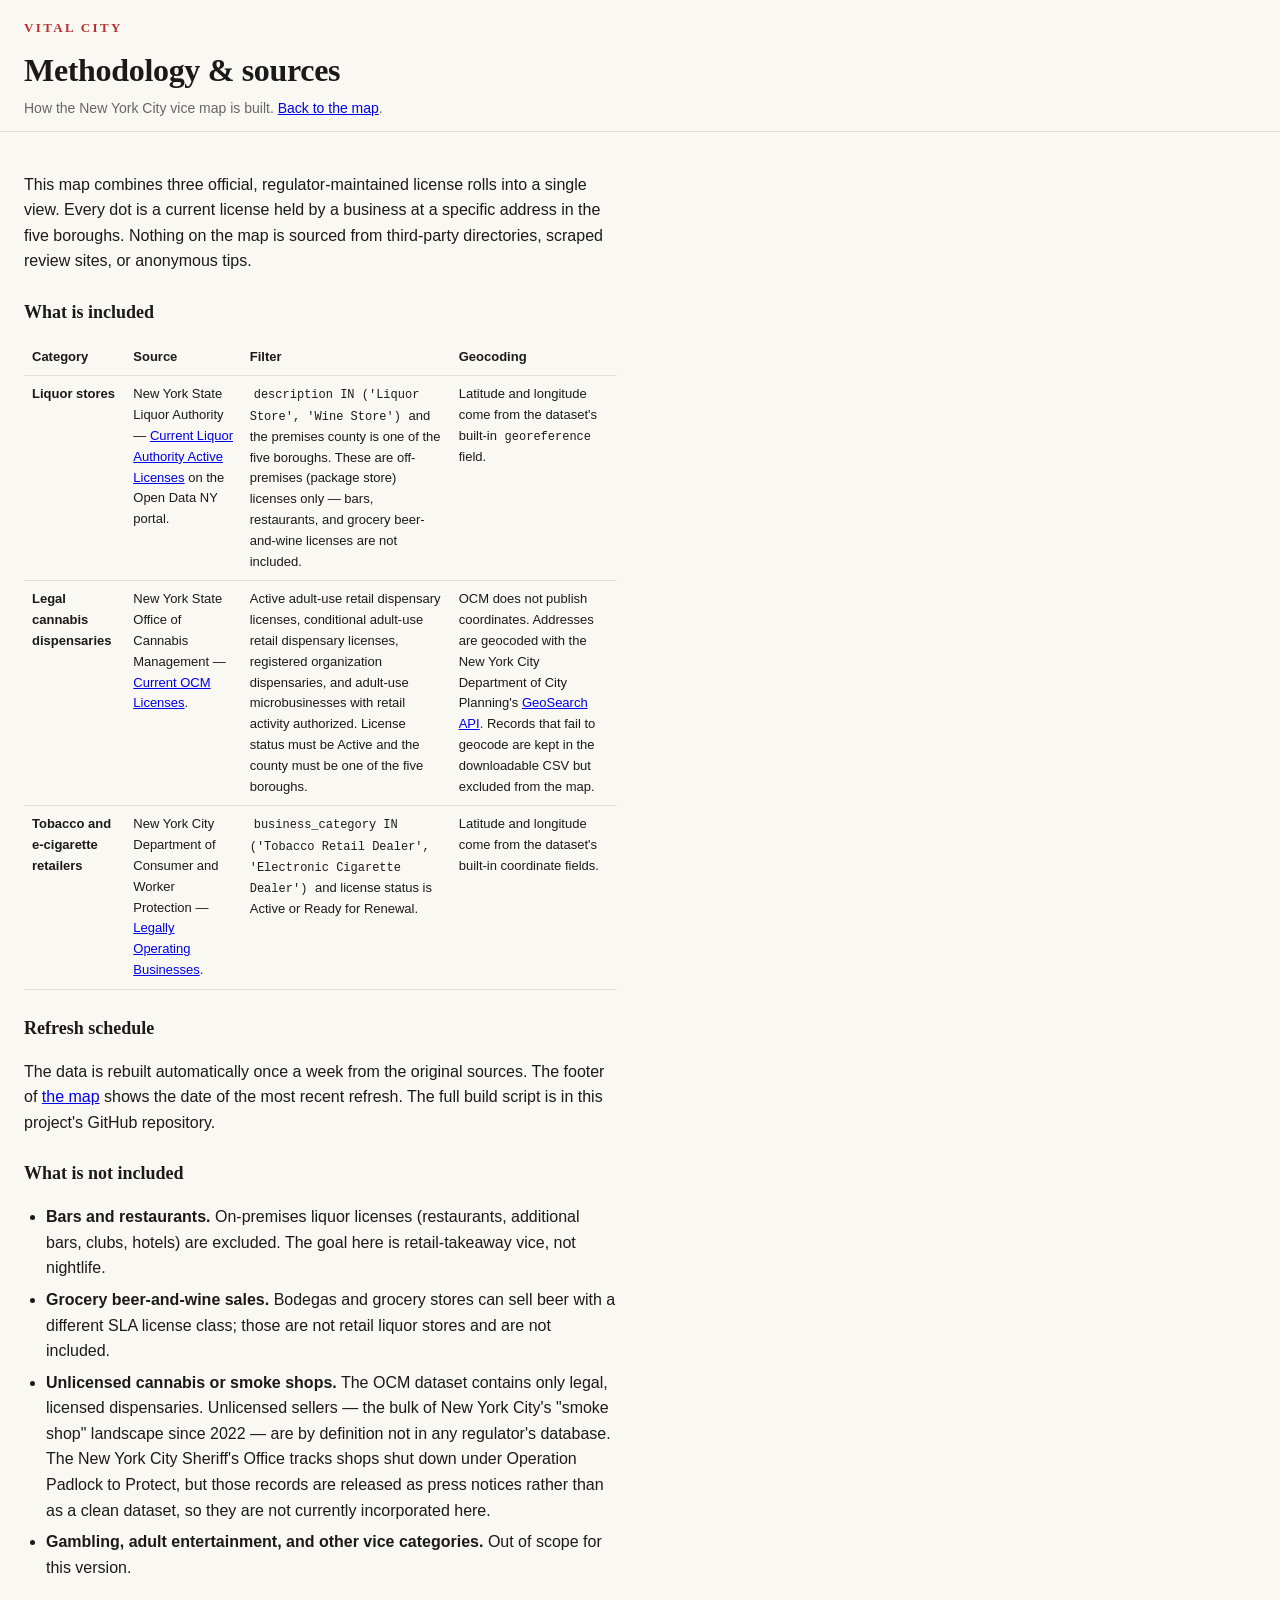
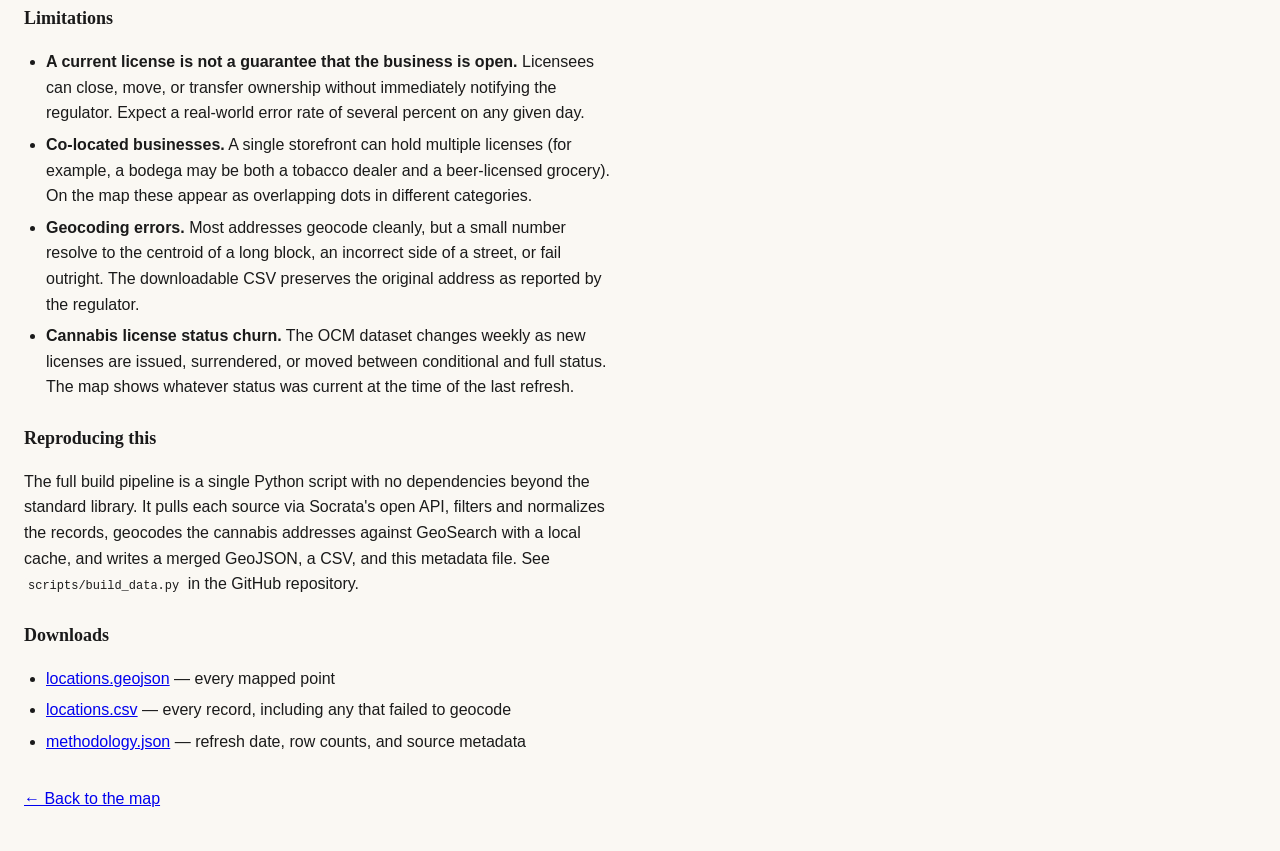
==== docs/methodology.html @ f530028a "Initial commit: NYC vice map (liquor, cannabis, tobacco)" ====
<!DOCTYPE html>
<html lang="en">
<head>
<meta charset="UTF-8">
<meta name="viewport" content="width=device-width, initial-scale=1.0">
<title>Methodology — New York City vice map</title>
<link rel="stylesheet" href="assets/styles.css">
</head>
<body>

<header class="topbar">
  <div class="wordmark">VITAL CITY</div>
  <div class="title-block">
    <h1>Methodology &amp; sources</h1>
    <p class="dek">How the New York City vice map is built. <a href="index.html">Back to the map</a>.</p>
  </div>
</header>

<article class="prose">

<p>This map combines three official, regulator-maintained license rolls into a single view. Every dot is a current license held by a business at a specific address in the five boroughs. Nothing on the map is sourced from third-party directories, scraped review sites, or anonymous tips.</p>

<h2>What is included</h2>

<table>
  <thead>
    <tr><th>Category</th><th>Source</th><th>Filter</th><th>Geocoding</th></tr>
  </thead>
  <tbody>
    <tr>
      <td><strong>Liquor stores</strong></td>
      <td>New York State Liquor Authority — <a href="https://data.ny.gov/d/9s3h-dpkz" target="_blank" rel="noopener">Current Liquor Authority Active Licenses</a> on the Open Data NY portal.</td>
      <td><code>description IN ('Liquor Store', 'Wine Store')</code> and the premises county is one of the five boroughs. These are off-premises (package store) licenses only — bars, restaurants, and grocery beer-and-wine licenses are not included.</td>
      <td>Latitude and longitude come from the dataset's built-in <code>georeference</code> field.</td>
    </tr>
    <tr>
      <td><strong>Legal cannabis dispensaries</strong></td>
      <td>New York State Office of Cannabis Management — <a href="https://data.ny.gov/d/jskf-tt3q" target="_blank" rel="noopener">Current OCM Licenses</a>.</td>
      <td>Active adult-use retail dispensary licenses, conditional adult-use retail dispensary licenses, registered organization dispensaries, and adult-use microbusinesses with retail activity authorized. License status must be Active and the county must be one of the five boroughs.</td>
      <td>OCM does not publish coordinates. Addresses are geocoded with the New York City Department of City Planning's <a href="https://geosearch.planninglabs.nyc/" target="_blank" rel="noopener">GeoSearch API</a>. Records that fail to geocode are kept in the downloadable CSV but excluded from the map.</td>
    </tr>
    <tr>
      <td><strong>Tobacco and e-cigarette retailers</strong></td>
      <td>New York City Department of Consumer and Worker Protection — <a href="https://data.cityofnewyork.us/d/w7w3-xahh" target="_blank" rel="noopener">Legally Operating Businesses</a>.</td>
      <td><code>business_category IN ('Tobacco Retail Dealer', 'Electronic Cigarette Dealer')</code> and license status is Active or Ready for Renewal.</td>
      <td>Latitude and longitude come from the dataset's built-in coordinate fields.</td>
    </tr>
  </tbody>
</table>

<h2>Refresh schedule</h2>
<p>The data is rebuilt automatically once a week from the original sources. The footer of <a href="index.html">the map</a> shows the date of the most recent refresh. The full build script is in this project's GitHub repository.</p>

<h2>What is not included</h2>
<ul>
  <li><strong>Bars and restaurants.</strong> On-premises liquor licenses (restaurants, additional bars, clubs, hotels) are excluded. The goal here is retail-takeaway vice, not nightlife.</li>
  <li><strong>Grocery beer-and-wine sales.</strong> Bodegas and grocery stores can sell beer with a different SLA license class; those are not retail liquor stores and are not included.</li>
  <li><strong>Unlicensed cannabis or smoke shops.</strong> The OCM dataset contains only legal, licensed dispensaries. Unlicensed sellers — the bulk of New York City's "smoke shop" landscape since 2022 — are by definition not in any regulator's database. The New York City Sheriff's Office tracks shops shut down under Operation Padlock to Protect, but those records are released as press notices rather than as a clean dataset, so they are not currently incorporated here.</li>
  <li><strong>Gambling, adult entertainment, and other vice categories.</strong> Out of scope for this version.</li>
</ul>

<h2>Limitations</h2>
<ul>
  <li><strong>A current license is not a guarantee that the business is open.</strong> Licensees can close, move, or transfer ownership without immediately notifying the regulator. Expect a real-world error rate of several percent on any given day.</li>
  <li><strong>Co-located businesses.</strong> A single storefront can hold multiple licenses (for example, a bodega may be both a tobacco dealer and a beer-licensed grocery). On the map these appear as overlapping dots in different categories.</li>
  <li><strong>Geocoding errors.</strong> Most addresses geocode cleanly, but a small number resolve to the centroid of a long block, an incorrect side of a street, or fail outright. The downloadable CSV preserves the original address as reported by the regulator.</li>
  <li><strong>Cannabis license status churn.</strong> The OCM dataset changes weekly as new licenses are issued, surrendered, or moved between conditional and full status. The map shows whatever status was current at the time of the last refresh.</li>
</ul>

<h2>Reproducing this</h2>
<p>The full build pipeline is a single Python script with no dependencies beyond the standard library. It pulls each source via Socrata's open API, filters and normalizes the records, geocodes the cannabis addresses against GeoSearch with a local cache, and writes a merged GeoJSON, a CSV, and this metadata file. See <code>scripts/build_data.py</code> in the GitHub repository.</p>

<h2>Downloads</h2>
<ul>
  <li><a href="data/locations.geojson">locations.geojson</a> — every mapped point</li>
  <li><a href="data/locations.csv">locations.csv</a> — every record, including any that failed to geocode</li>
  <li><a href="data/methodology.json">methodology.json</a> — refresh date, row counts, and source metadata</li>
</ul>

<p style="margin-top:32px;"><a href="index.html">← Back to the map</a></p>

</article>
</body>
</html>
---- docs/assets/styles.css ----
/* Vital City tokens */
:root {
  --vc-bg: #faf8f3;
  --vc-ink: #1a1a1a;
  --vc-muted: #666;
  --vc-rule: #e5e0d6;
  --vc-accent: #b8312f;
  --liquor: #b8312f;
  --cannabis: #2e7d4f;
  --tobacco: #c97a1f;
  --serif: 'Georgia', 'Times New Roman', serif;
  --sans: -apple-system, BlinkMacSystemFont, 'Inter', 'Segoe UI', Helvetica, Arial, sans-serif;
}

* { box-sizing: border-box; }
html, body { margin: 0; padding: 0; }
body {
  font-family: var(--sans);
  color: var(--vc-ink);
  background: var(--vc-bg);
  line-height: 1.5;
  -webkit-font-smoothing: antialiased;
}

.topbar {
  padding: 18px 24px 12px;
  border-bottom: 1px solid var(--vc-rule);
  background: var(--vc-bg);
}
.wordmark {
  font-family: var(--serif);
  font-weight: 700;
  letter-spacing: 0.18em;
  font-size: 13px;
  color: var(--vc-accent);
  margin-bottom: 8px;
}
.title-block h1 {
  font-family: var(--serif);
  font-size: clamp(22px, 3.2vw, 32px);
  margin: 0 0 4px;
  font-weight: 700;
  letter-spacing: -0.01em;
}
.title-block .dek {
  margin: 0;
  color: var(--vc-muted);
  font-size: 14px;
  max-width: 70ch;
}
.methodology-link {
  position: absolute;
  top: 22px;
  right: 24px;
  font-size: 12px;
  color: var(--vc-muted);
  text-decoration: none;
  border-bottom: 1px solid var(--vc-muted);
}
.methodology-link:hover { color: var(--vc-ink); border-bottom-color: var(--vc-ink); }

#controls {
  padding: 12px 24px;
  background: #fff;
  border-bottom: 1px solid var(--vc-rule);
  display: flex;
  flex-direction: column;
  gap: 10px;
}
.control-row {
  display: flex;
  flex-wrap: wrap;
  gap: 14px;
  align-items: center;
}
.cat-toggle {
  display: inline-flex;
  align-items: center;
  gap: 8px;
  font-size: 14px;
  cursor: pointer;
  user-select: none;
}
.cat-toggle input {
  accent-color: var(--vc-ink);
  width: 16px; height: 16px;
}
.cat-toggle .dot {
  display: inline-block;
  width: 11px; height: 11px;
  border-radius: 50%;
  border: 1.5px solid #fff;
  box-shadow: 0 0 0 1px rgba(0,0,0,0.15);
}
.cat-liquor   .dot { background: var(--liquor);   }
.cat-cannabis .dot { background: var(--cannabis); }
.cat-tobacco  .dot { background: var(--tobacco);  }
.cat-toggle .count {
  color: var(--vc-muted);
  font-size: 12px;
  font-variant-numeric: tabular-nums;
}

#borough-filter, #search {
  font: inherit;
  font-size: 14px;
  padding: 6px 10px;
  border: 1px solid var(--vc-rule);
  border-radius: 4px;
  background: #fff;
}
#search { flex: 1; min-width: 180px; max-width: 360px; }
#reset-btn {
  font: inherit;
  font-size: 13px;
  padding: 6px 12px;
  border: 1px solid var(--vc-rule);
  background: #fff;
  border-radius: 4px;
  cursor: pointer;
}
#reset-btn:hover { background: var(--vc-bg); }
.visible-count {
  font-size: 12px;
  color: var(--vc-muted);
  margin-left: auto;
  font-variant-numeric: tabular-nums;
}

#map {
  width: 100%;
  height: 60vh;
  min-height: 420px;
}

#table-section {
  padding: 24px;
  background: #fff;
  border-top: 1px solid var(--vc-rule);
}
#table-section h2 {
  font-family: var(--serif);
  font-size: 20px;
  margin: 0 0 12px;
}
#table { font-size: 13px; }

.site-footer {
  padding: 20px 24px 40px;
  border-top: 1px solid var(--vc-rule);
  font-size: 12px;
  color: var(--vc-muted);
  background: var(--vc-bg);
}
.site-footer p { margin: 0 0 6px; max-width: 80ch; }
.site-footer a { color: var(--vc-muted); }
.site-footer .meta { font-size: 11px; }

/* Popup styling */
.leaflet-popup-content {
  font-family: var(--sans);
  font-size: 13px;
  line-height: 1.5;
  margin: 10px 14px;
}
.leaflet-popup-content .pop-name {
  font-weight: 700;
  font-size: 14px;
  margin-bottom: 2px;
}
.leaflet-popup-content .pop-cat {
  display: inline-block;
  font-size: 10px;
  text-transform: uppercase;
  letter-spacing: 0.06em;
  padding: 1px 6px;
  border-radius: 3px;
  color: #fff;
  margin-bottom: 6px;
}
.pop-cat.liquor   { background: var(--liquor);   }
.pop-cat.cannabis { background: var(--cannabis); }
.pop-cat.tobacco  { background: var(--tobacco);  }
.leaflet-popup-content .pop-addr { color: var(--vc-muted); margin-bottom: 4px; }
.leaflet-popup-content .pop-meta { font-size: 11px; color: var(--vc-muted); }
.leaflet-popup-content a { color: var(--vc-accent); }

/* Tabulator overrides */
.tabulator { background: #fff; border: 1px solid var(--vc-rule); border-radius: 4px; }
.tabulator .tabulator-header { background: var(--vc-bg); }
.tabulator-row .tabulator-cell { padding: 8px 10px; }
.tabulator .cat-pill {
  display: inline-block;
  font-size: 10px;
  text-transform: uppercase;
  letter-spacing: 0.05em;
  padding: 1px 6px;
  border-radius: 3px;
  color: #fff;
}
.cat-pill.liquor   { background: var(--liquor);   }
.cat-pill.cannabis { background: var(--cannabis); }
.cat-pill.tobacco  { background: var(--tobacco);  }

@media (max-width: 700px) {
  .topbar { padding: 14px 16px 10px; }
  .methodology-link { top: 16px; right: 16px; }
  #controls { padding: 10px 16px; }
  #map { height: 55vh; min-height: 360px; }
  #table-section { padding: 16px; }
}

/* Methodology page */
.prose {
  max-width: 72ch;
  padding: 24px;
  line-height: 1.6;
}
.prose h1, .prose h2 {
  font-family: var(--serif);
}
.prose h1 { font-size: 28px; margin: 0 0 6px; }
.prose h2 { font-size: 18px; margin: 24px 0 8px; }
.prose table {
  width: 100%; border-collapse: collapse; font-size: 13px; margin: 12px 0;
}
.prose th, .prose td {
  text-align: left; padding: 8px; border-bottom: 1px solid var(--vc-rule);
  vertical-align: top;
}
.prose th { background: var(--vc-bg); }
.prose code {
  font-size: 12px; background: var(--vc-bg);
  padding: 1px 4px; border-radius: 3px;
}
.prose ul { padding-left: 22px; }
.prose li { margin-bottom: 6px; }
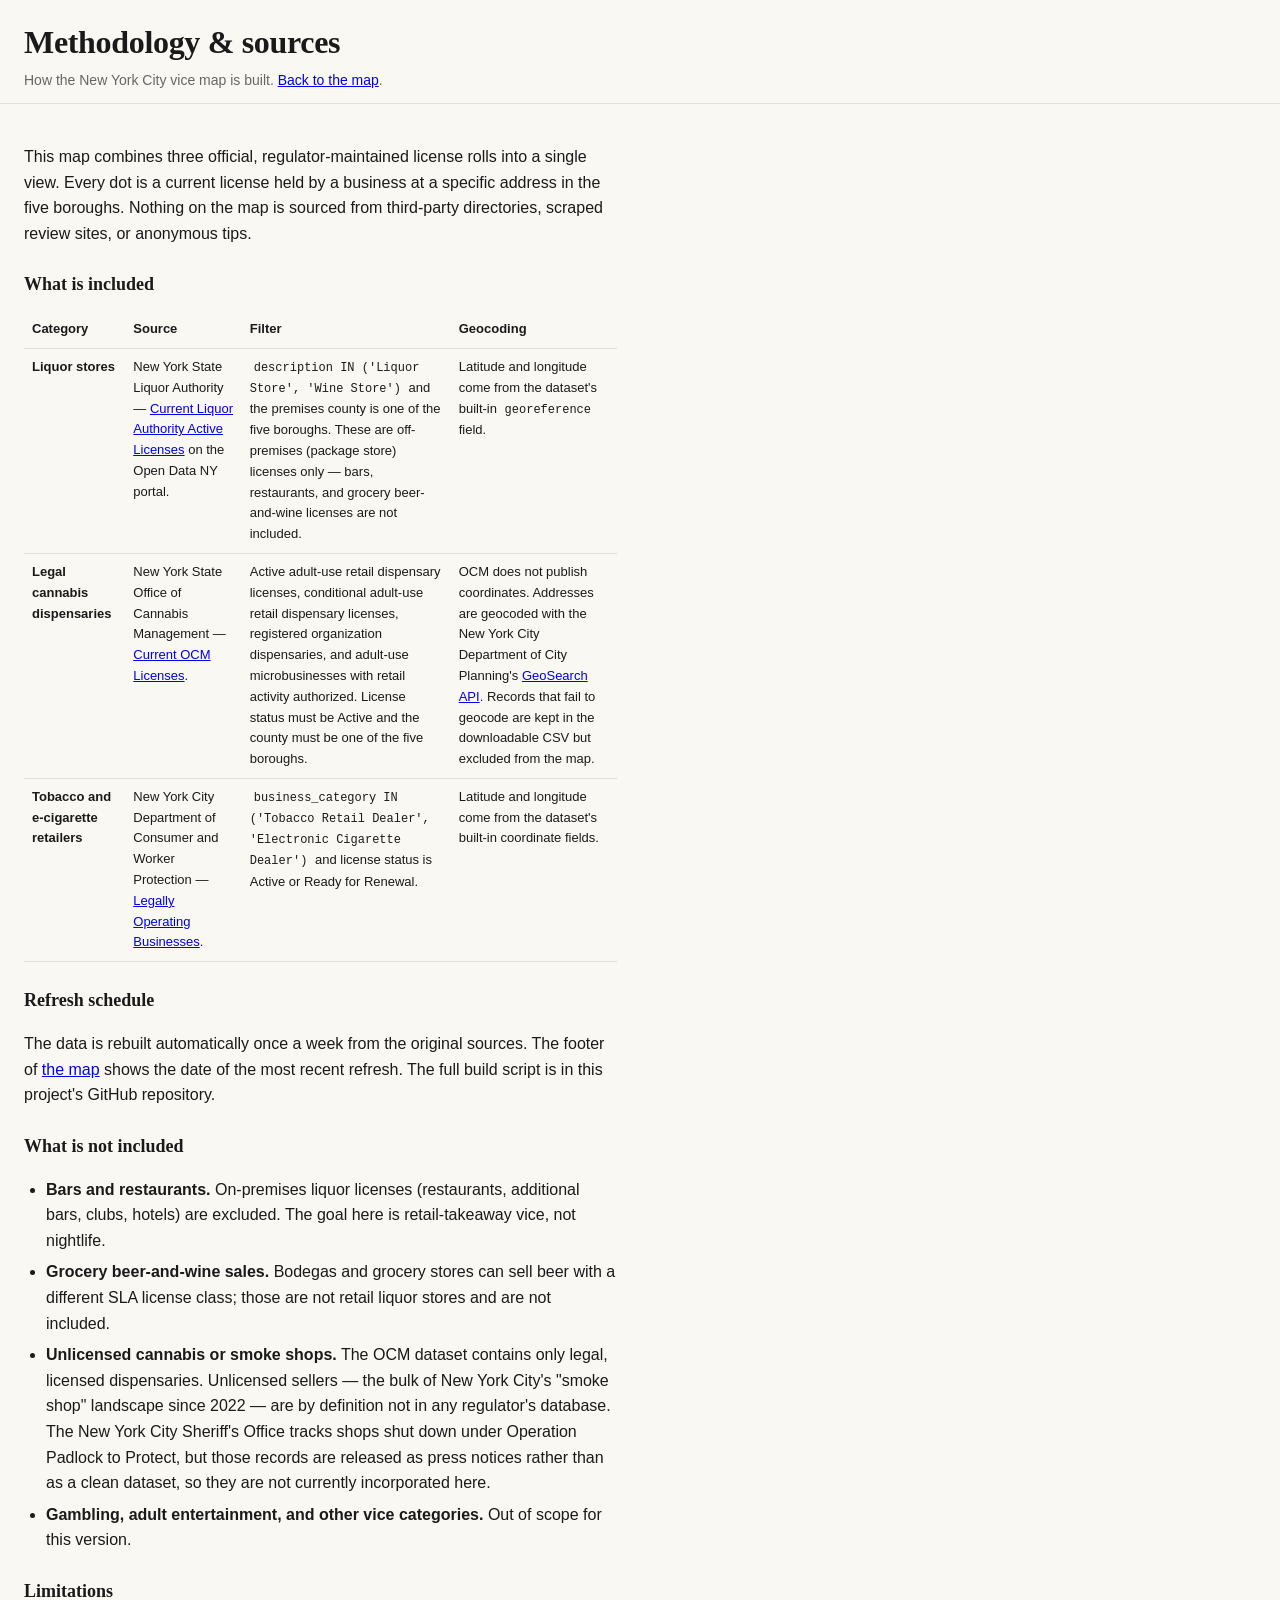
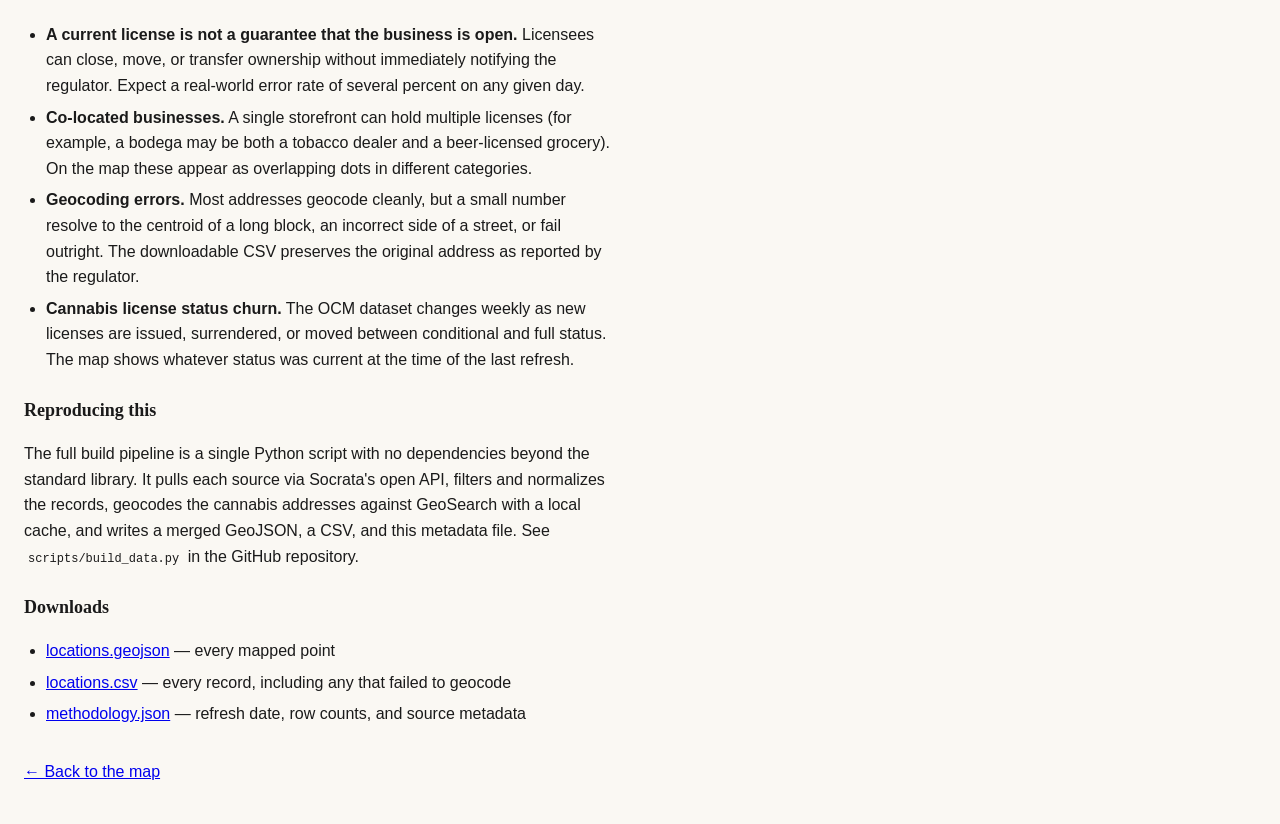
==== commit ca85aa5c: "Remove Vital City wordmark from header" ====
--- a/docs/methodology.html
+++ b/docs/methodology.html
@@ -9,7 +9,6 @@
 <body>
 
 <header class="topbar">
-  <div class="wordmark">VITAL CITY</div>
   <div class="title-block">
     <h1>Methodology &amp; sources</h1>
     <p class="dek">How the New York City vice map is built. <a href="index.html">Back to the map</a>.</p>
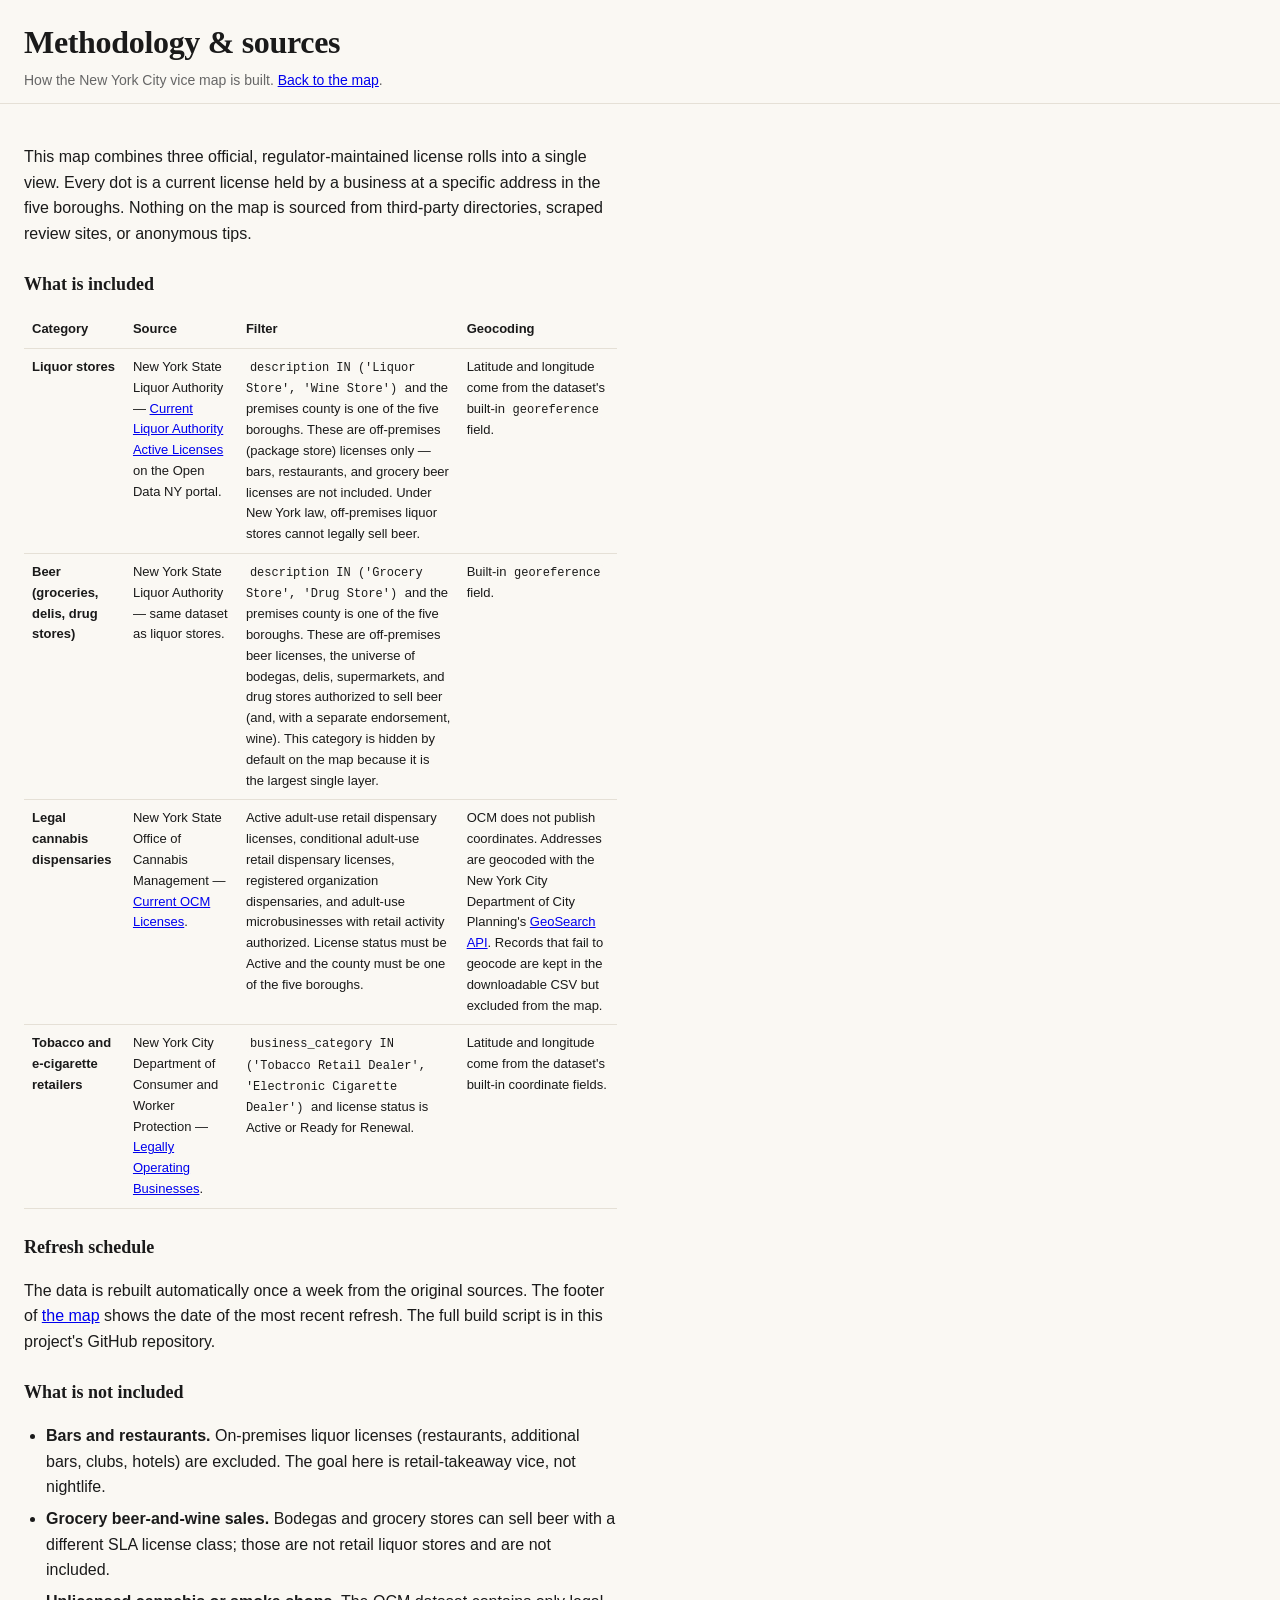
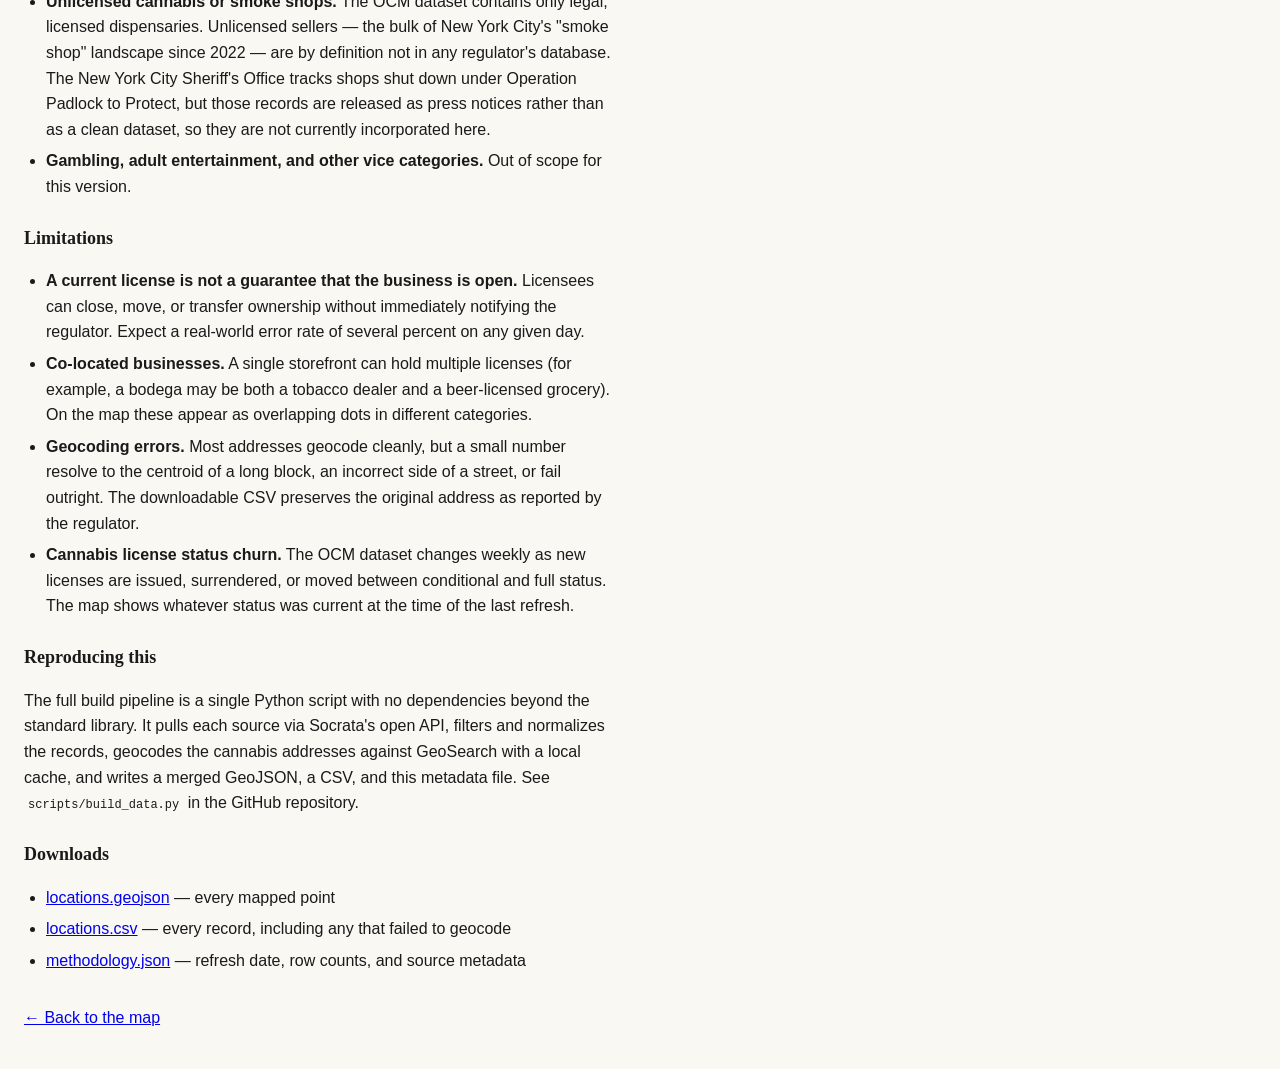
==== commit d00831c4: "Add beer sellers (groceries, delis, drug stores) as fourth category, off by default" ====
--- a/docs/methodology.html
+++ b/docs/methodology.html
@@ -29,8 +29,14 @@
     <tr>
       <td><strong>Liquor stores</strong></td>
       <td>New York State Liquor Authority — <a href="https://data.ny.gov/d/9s3h-dpkz" target="_blank" rel="noopener">Current Liquor Authority Active Licenses</a> on the Open Data NY portal.</td>
-      <td><code>description IN ('Liquor Store', 'Wine Store')</code> and the premises county is one of the five boroughs. These are off-premises (package store) licenses only — bars, restaurants, and grocery beer-and-wine licenses are not included.</td>
+      <td><code>description IN ('Liquor Store', 'Wine Store')</code> and the premises county is one of the five boroughs. These are off-premises (package store) licenses only — bars, restaurants, and grocery beer licenses are not included. Under New York law, off-premises liquor stores cannot legally sell beer.</td>
       <td>Latitude and longitude come from the dataset's built-in <code>georeference</code> field.</td>
+    </tr>
+    <tr>
+      <td><strong>Beer (groceries, delis, drug stores)</strong></td>
+      <td>New York State Liquor Authority — same dataset as liquor stores.</td>
+      <td><code>description IN ('Grocery Store', 'Drug Store')</code> and the premises county is one of the five boroughs. These are off-premises beer licenses, the universe of bodegas, delis, supermarkets, and drug stores authorized to sell beer (and, with a separate endorsement, wine). This category is hidden by default on the map because it is the largest single layer.</td>
+      <td>Built-in <code>georeference</code> field.</td>
     </tr>
     <tr>
       <td><strong>Legal cannabis dispensaries</strong></td>
--- a/docs/assets/styles.css
+++ b/docs/assets/styles.css
@@ -8,6 +8,7 @@
   --liquor: #b8312f;
   --cannabis: #2e7d4f;
   --tobacco: #c97a1f;
+  --beer: #b8860b;
   --serif: 'Georgia', 'Times New Roman', serif;
   --sans: -apple-system, BlinkMacSystemFont, 'Inter', 'Segoe UI', Helvetica, Arial, sans-serif;
 }
@@ -95,10 +96,34 @@
 .cat-liquor   .dot { background: var(--liquor);   }
 .cat-cannabis .dot { background: var(--cannabis); }
 .cat-tobacco  .dot { background: var(--tobacco);  }
+.cat-beer     .dot { background: var(--beer);     }
 .cat-toggle .count {
   color: var(--vc-muted);
   font-size: 12px;
   font-variant-numeric: tabular-nums;
+}
+
+.view-toggle {
+  display: inline-flex;
+  border: 1px solid var(--vc-rule);
+  border-radius: 4px;
+  overflow: hidden;
+  background: #fff;
+}
+.view-btn {
+  font: inherit;
+  font-size: 13px;
+  padding: 6px 12px;
+  border: none;
+  background: #fff;
+  cursor: pointer;
+  color: var(--vc-muted);
+  border-right: 1px solid var(--vc-rule);
+}
+.view-btn:last-child { border-right: none; }
+.view-btn.active {
+  background: var(--vc-ink);
+  color: #fff;
 }
 
 #borough-filter, #search {
@@ -181,6 +206,7 @@
 .pop-cat.liquor   { background: var(--liquor);   }
 .pop-cat.cannabis { background: var(--cannabis); }
 .pop-cat.tobacco  { background: var(--tobacco);  }
+.pop-cat.beer     { background: var(--beer);     }
 .leaflet-popup-content .pop-addr { color: var(--vc-muted); margin-bottom: 4px; }
 .leaflet-popup-content .pop-meta { font-size: 11px; color: var(--vc-muted); }
 .leaflet-popup-content a { color: var(--vc-accent); }
@@ -201,6 +227,7 @@
 .cat-pill.liquor   { background: var(--liquor);   }
 .cat-pill.cannabis { background: var(--cannabis); }
 .cat-pill.tobacco  { background: var(--tobacco);  }
+.cat-pill.beer     { background: var(--beer);     }
 
 @media (max-width: 700px) {
   .topbar { padding: 14px 16px 10px; }
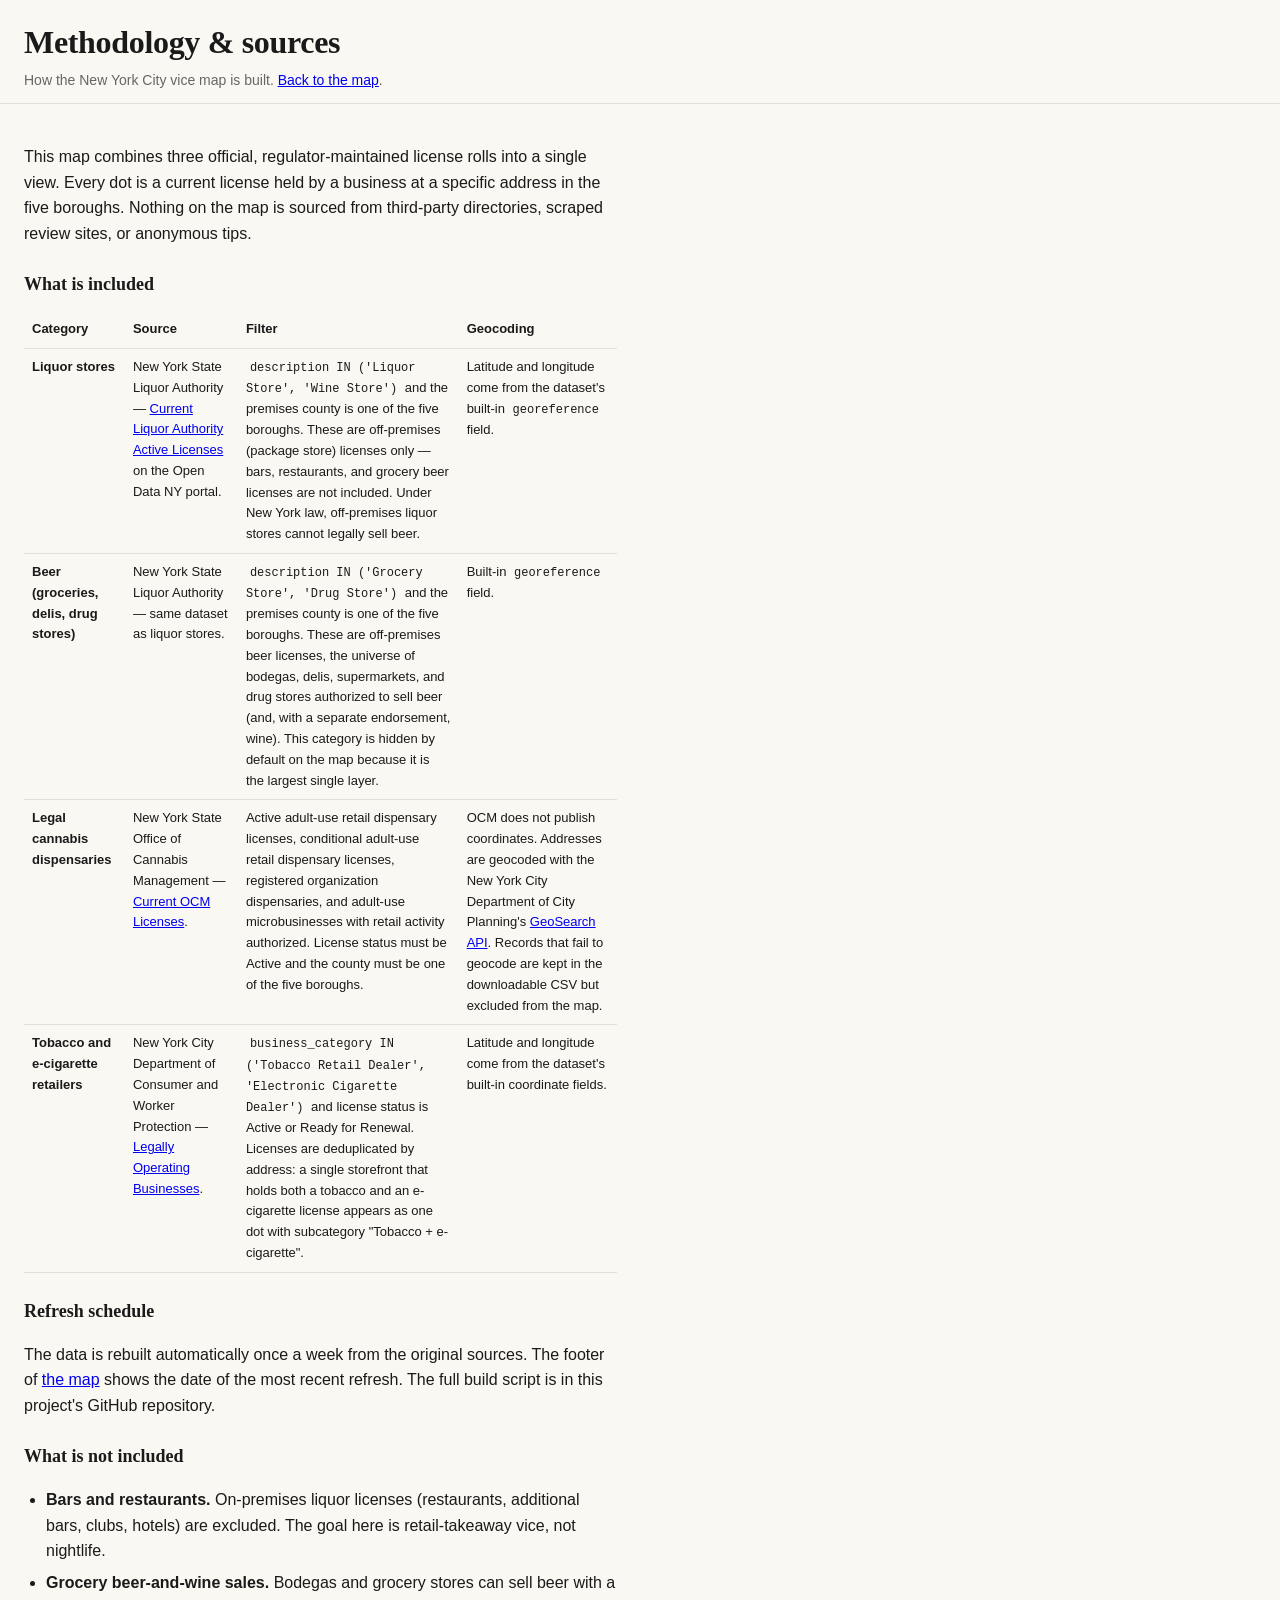
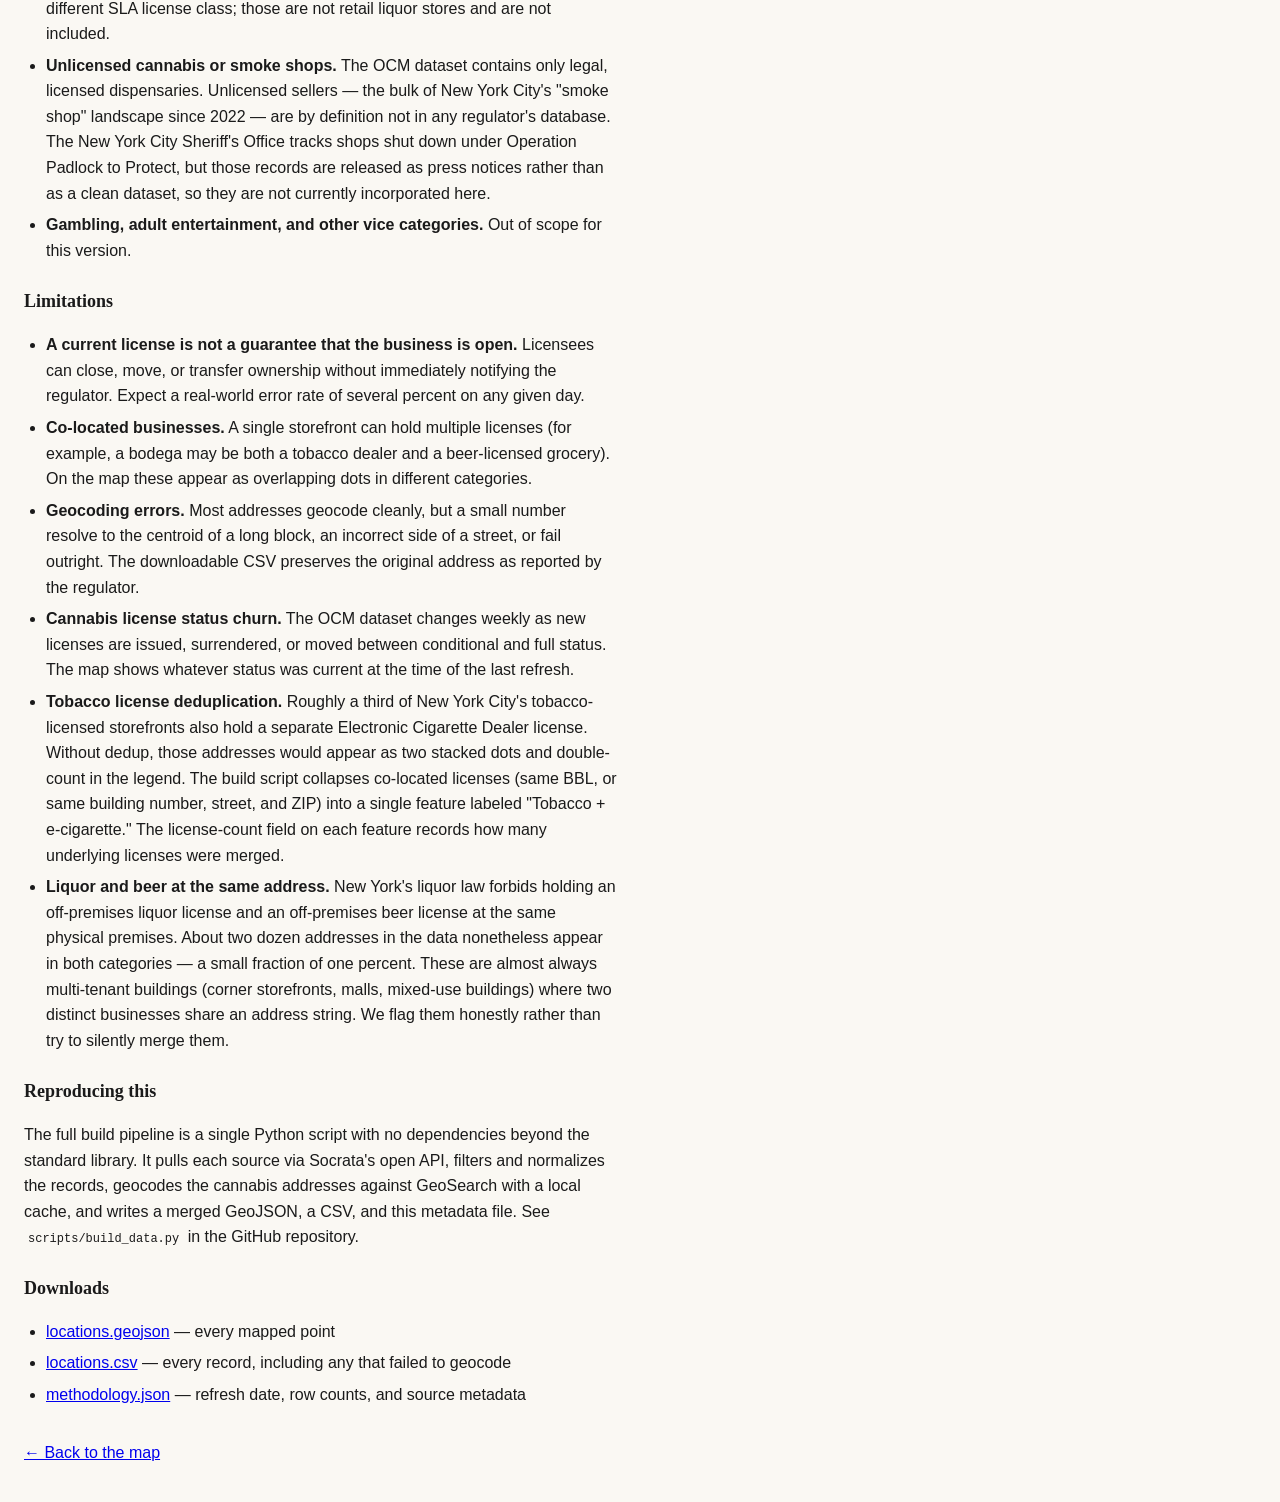
==== commit e6c82356: "Dedupe tobacco licenses by address; document caveats" ====
--- a/docs/methodology.html
+++ b/docs/methodology.html
@@ -47,7 +47,7 @@
     <tr>
       <td><strong>Tobacco and e-cigarette retailers</strong></td>
       <td>New York City Department of Consumer and Worker Protection — <a href="https://data.cityofnewyork.us/d/w7w3-xahh" target="_blank" rel="noopener">Legally Operating Businesses</a>.</td>
-      <td><code>business_category IN ('Tobacco Retail Dealer', 'Electronic Cigarette Dealer')</code> and license status is Active or Ready for Renewal.</td>
+      <td><code>business_category IN ('Tobacco Retail Dealer', 'Electronic Cigarette Dealer')</code> and license status is Active or Ready for Renewal. Licenses are deduplicated by address: a single storefront that holds both a tobacco and an e-cigarette license appears as one dot with subcategory "Tobacco + e-cigarette".</td>
       <td>Latitude and longitude come from the dataset's built-in coordinate fields.</td>
     </tr>
   </tbody>
@@ -70,6 +70,8 @@
   <li><strong>Co-located businesses.</strong> A single storefront can hold multiple licenses (for example, a bodega may be both a tobacco dealer and a beer-licensed grocery). On the map these appear as overlapping dots in different categories.</li>
   <li><strong>Geocoding errors.</strong> Most addresses geocode cleanly, but a small number resolve to the centroid of a long block, an incorrect side of a street, or fail outright. The downloadable CSV preserves the original address as reported by the regulator.</li>
   <li><strong>Cannabis license status churn.</strong> The OCM dataset changes weekly as new licenses are issued, surrendered, or moved between conditional and full status. The map shows whatever status was current at the time of the last refresh.</li>
+  <li><strong>Tobacco license deduplication.</strong> Roughly a third of New York City's tobacco-licensed storefronts also hold a separate Electronic Cigarette Dealer license. Without dedup, those addresses would appear as two stacked dots and double-count in the legend. The build script collapses co-located licenses (same BBL, or same building number, street, and ZIP) into a single feature labeled "Tobacco + e-cigarette." The license-count field on each feature records how many underlying licenses were merged.</li>
+  <li><strong>Liquor and beer at the same address.</strong> New York's liquor law forbids holding an off-premises liquor license and an off-premises beer license at the same physical premises. About two dozen addresses in the data nonetheless appear in both categories — a small fraction of one percent. These are almost always multi-tenant buildings (corner storefronts, malls, mixed-use buildings) where two distinct businesses share an address string. We flag them honestly rather than try to silently merge them.</li>
 </ul>
 
 <h2>Reproducing this</h2>
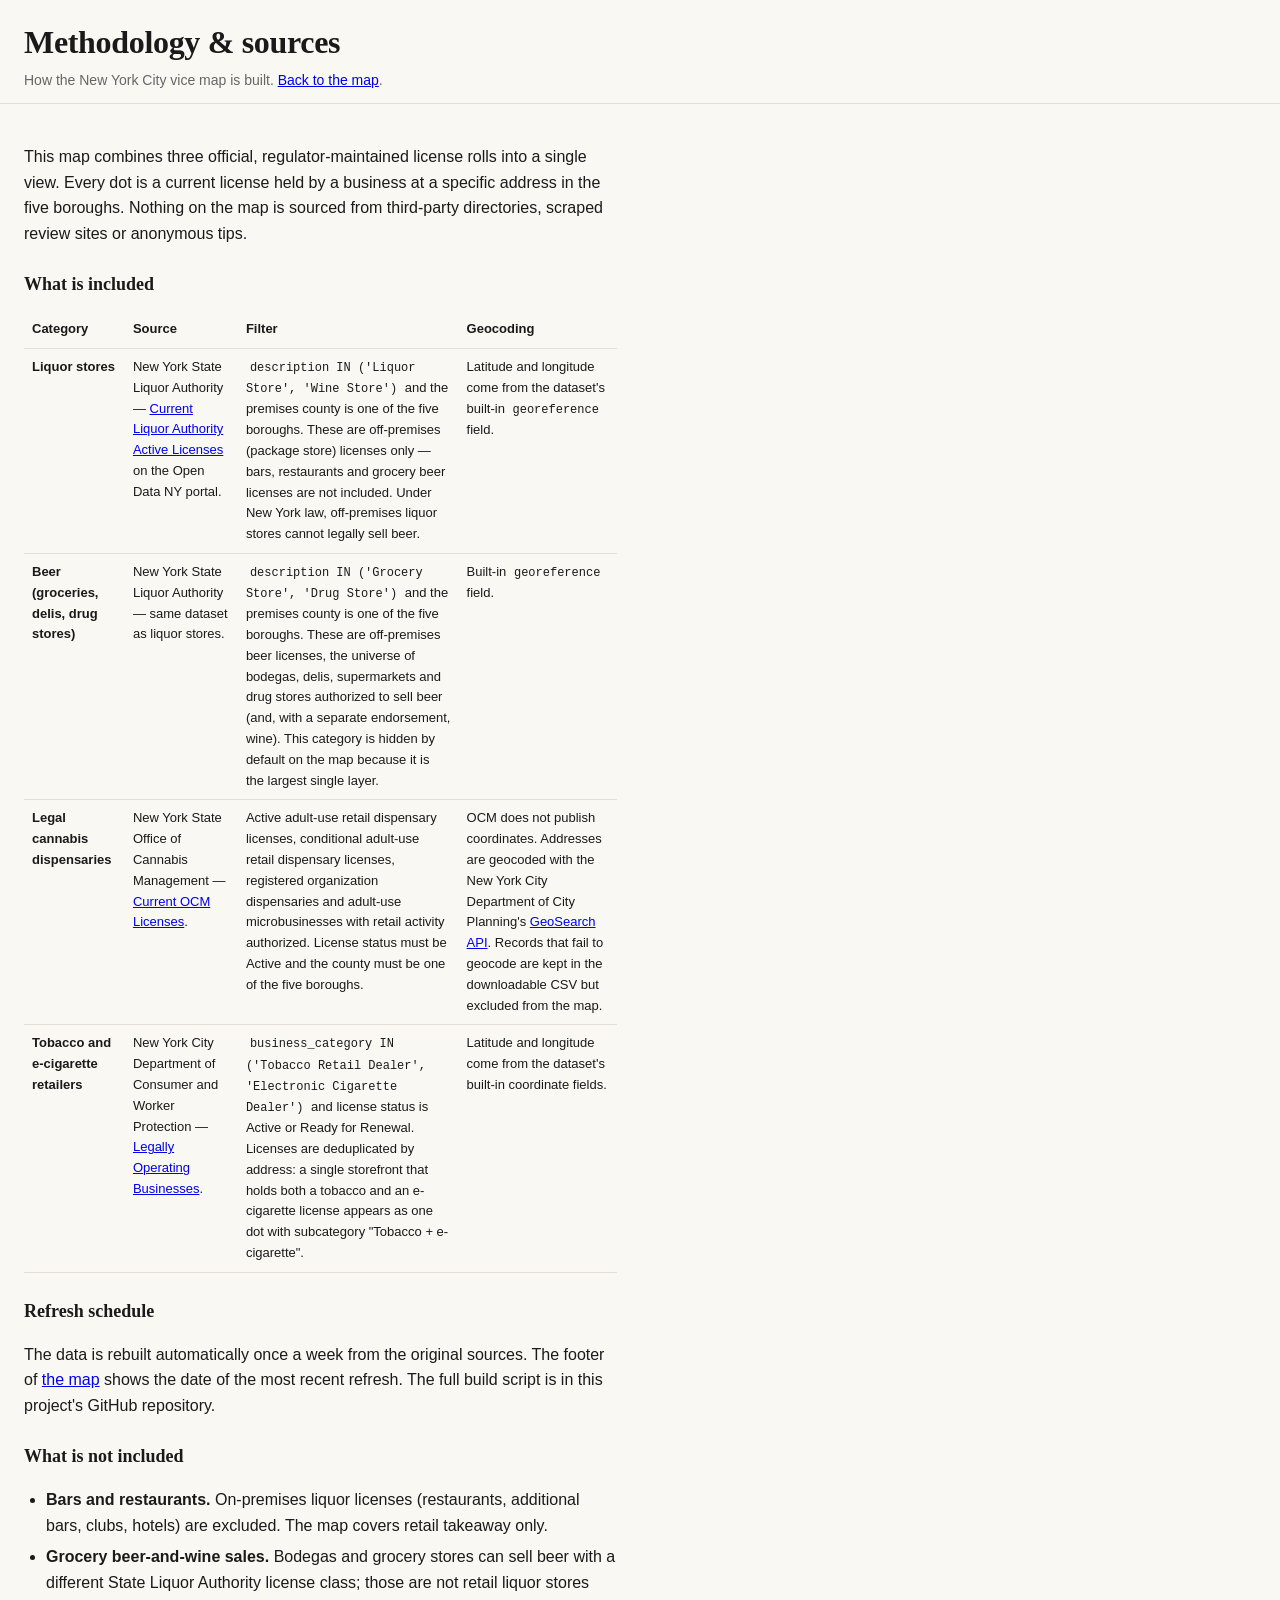
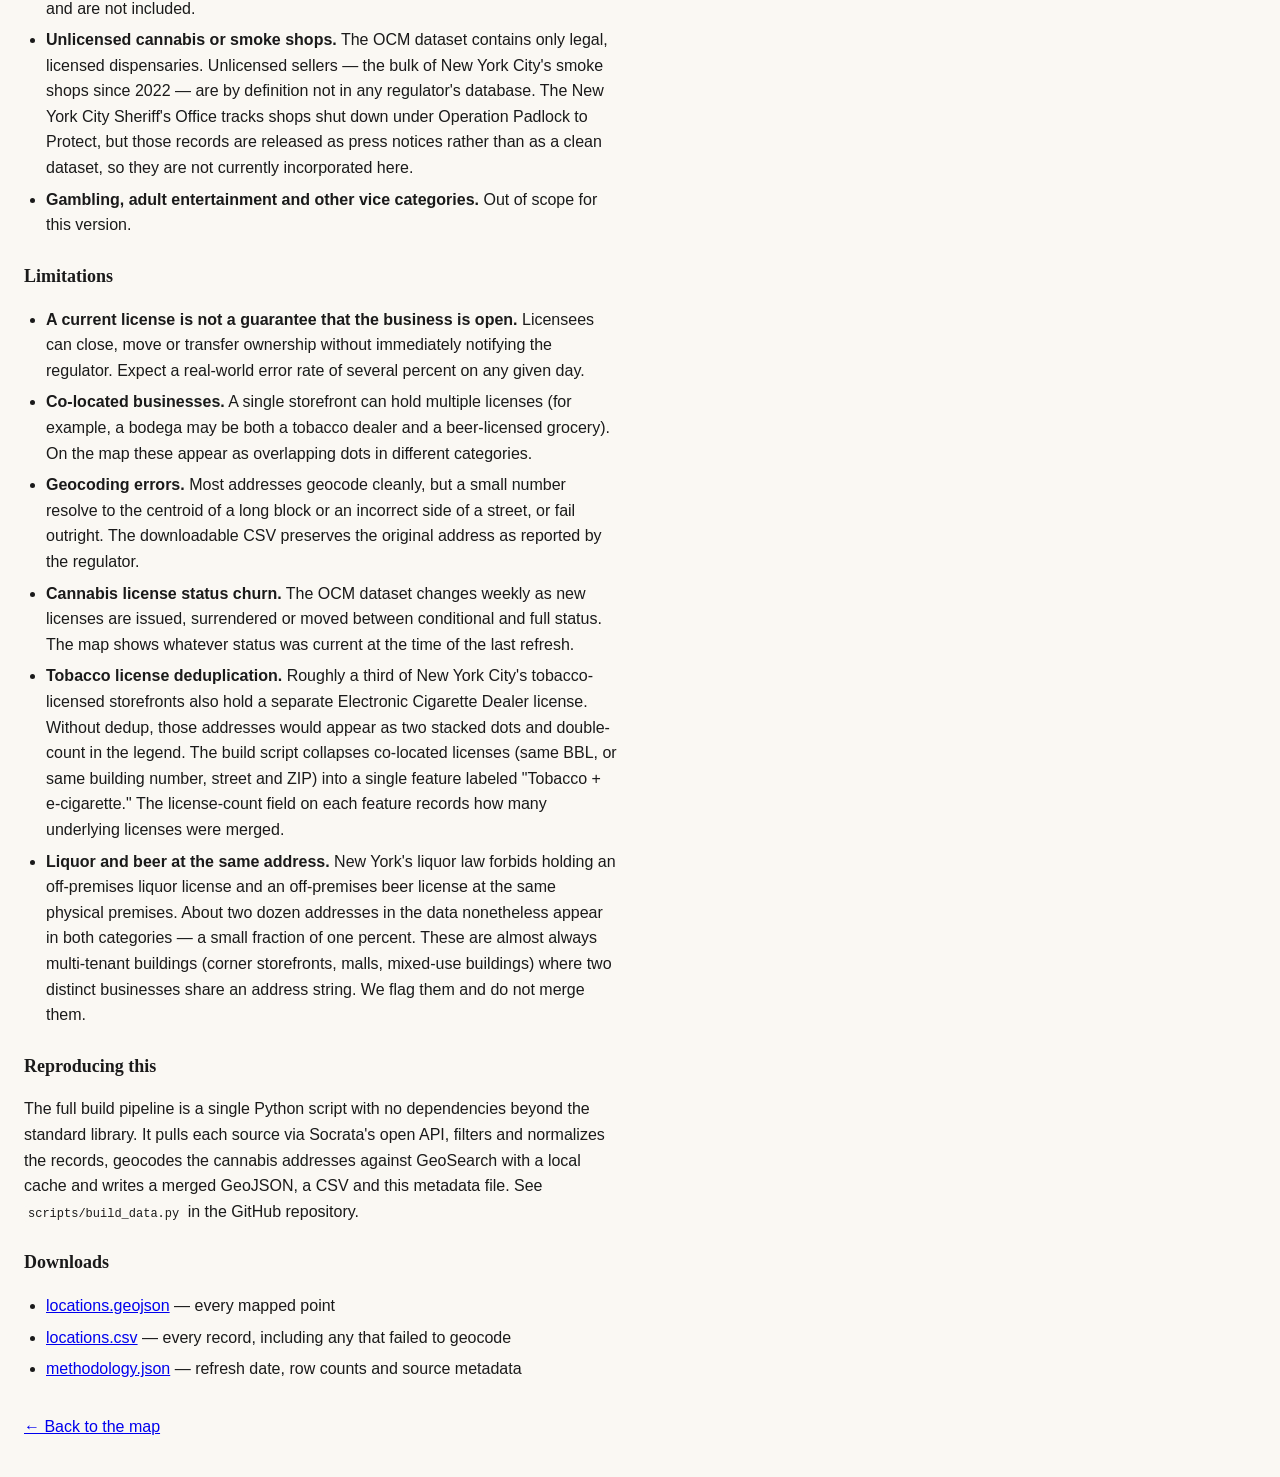
==== commit 93b99d91: "Cut AI-writing tells from page copy Rewrote sentences that read as machine-written (not-X-but-Y reve" ====
--- a/docs/methodology.html
+++ b/docs/methodology.html
@@ -17,7 +17,7 @@
 
 <article class="prose">
 
-<p>This map combines three official, regulator-maintained license rolls into a single view. Every dot is a current license held by a business at a specific address in the five boroughs. Nothing on the map is sourced from third-party directories, scraped review sites, or anonymous tips.</p>
+<p>This map combines three official, regulator-maintained license rolls into a single view. Every dot is a current license held by a business at a specific address in the five boroughs. Nothing on the map is sourced from third-party directories, scraped review sites or anonymous tips.</p>
 
 <h2>What is included</h2>
 
@@ -29,19 +29,19 @@
     <tr>
       <td><strong>Liquor stores</strong></td>
       <td>New York State Liquor Authority — <a href="https://data.ny.gov/d/9s3h-dpkz" target="_blank" rel="noopener">Current Liquor Authority Active Licenses</a> on the Open Data NY portal.</td>
-      <td><code>description IN ('Liquor Store', 'Wine Store')</code> and the premises county is one of the five boroughs. These are off-premises (package store) licenses only — bars, restaurants, and grocery beer licenses are not included. Under New York law, off-premises liquor stores cannot legally sell beer.</td>
+      <td><code>description IN ('Liquor Store', 'Wine Store')</code> and the premises county is one of the five boroughs. These are off-premises (package store) licenses only — bars, restaurants and grocery beer licenses are not included. Under New York law, off-premises liquor stores cannot legally sell beer.</td>
       <td>Latitude and longitude come from the dataset's built-in <code>georeference</code> field.</td>
     </tr>
     <tr>
       <td><strong>Beer (groceries, delis, drug stores)</strong></td>
       <td>New York State Liquor Authority — same dataset as liquor stores.</td>
-      <td><code>description IN ('Grocery Store', 'Drug Store')</code> and the premises county is one of the five boroughs. These are off-premises beer licenses, the universe of bodegas, delis, supermarkets, and drug stores authorized to sell beer (and, with a separate endorsement, wine). This category is hidden by default on the map because it is the largest single layer.</td>
+      <td><code>description IN ('Grocery Store', 'Drug Store')</code> and the premises county is one of the five boroughs. These are off-premises beer licenses, the universe of bodegas, delis, supermarkets and drug stores authorized to sell beer (and, with a separate endorsement, wine). This category is hidden by default on the map because it is the largest single layer.</td>
       <td>Built-in <code>georeference</code> field.</td>
     </tr>
     <tr>
       <td><strong>Legal cannabis dispensaries</strong></td>
       <td>New York State Office of Cannabis Management — <a href="https://data.ny.gov/d/jskf-tt3q" target="_blank" rel="noopener">Current OCM Licenses</a>.</td>
-      <td>Active adult-use retail dispensary licenses, conditional adult-use retail dispensary licenses, registered organization dispensaries, and adult-use microbusinesses with retail activity authorized. License status must be Active and the county must be one of the five boroughs.</td>
+      <td>Active adult-use retail dispensary licenses, conditional adult-use retail dispensary licenses, registered organization dispensaries and adult-use microbusinesses with retail activity authorized. License status must be Active and the county must be one of the five boroughs.</td>
       <td>OCM does not publish coordinates. Addresses are geocoded with the New York City Department of City Planning's <a href="https://geosearch.planninglabs.nyc/" target="_blank" rel="noopener">GeoSearch API</a>. Records that fail to geocode are kept in the downloadable CSV but excluded from the map.</td>
     </tr>
     <tr>
@@ -58,30 +58,30 @@
 
 <h2>What is not included</h2>
 <ul>
-  <li><strong>Bars and restaurants.</strong> On-premises liquor licenses (restaurants, additional bars, clubs, hotels) are excluded. The goal here is retail-takeaway vice, not nightlife.</li>
-  <li><strong>Grocery beer-and-wine sales.</strong> Bodegas and grocery stores can sell beer with a different SLA license class; those are not retail liquor stores and are not included.</li>
-  <li><strong>Unlicensed cannabis or smoke shops.</strong> The OCM dataset contains only legal, licensed dispensaries. Unlicensed sellers — the bulk of New York City's "smoke shop" landscape since 2022 — are by definition not in any regulator's database. The New York City Sheriff's Office tracks shops shut down under Operation Padlock to Protect, but those records are released as press notices rather than as a clean dataset, so they are not currently incorporated here.</li>
-  <li><strong>Gambling, adult entertainment, and other vice categories.</strong> Out of scope for this version.</li>
+  <li><strong>Bars and restaurants.</strong> On-premises liquor licenses (restaurants, additional bars, clubs, hotels) are excluded. The map covers retail takeaway only.</li>
+  <li><strong>Grocery beer-and-wine sales.</strong> Bodegas and grocery stores can sell beer with a different State Liquor Authority license class; those are not retail liquor stores and are not included.</li>
+  <li><strong>Unlicensed cannabis or smoke shops.</strong> The OCM dataset contains only legal, licensed dispensaries. Unlicensed sellers — the bulk of New York City's smoke shops since 2022 — are by definition not in any regulator's database. The New York City Sheriff's Office tracks shops shut down under Operation Padlock to Protect, but those records are released as press notices rather than as a clean dataset, so they are not currently incorporated here.</li>
+  <li><strong>Gambling, adult entertainment and other vice categories.</strong> Out of scope for this version.</li>
 </ul>
 
 <h2>Limitations</h2>
 <ul>
-  <li><strong>A current license is not a guarantee that the business is open.</strong> Licensees can close, move, or transfer ownership without immediately notifying the regulator. Expect a real-world error rate of several percent on any given day.</li>
+  <li><strong>A current license is not a guarantee that the business is open.</strong> Licensees can close, move or transfer ownership without immediately notifying the regulator. Expect a real-world error rate of several percent on any given day.</li>
   <li><strong>Co-located businesses.</strong> A single storefront can hold multiple licenses (for example, a bodega may be both a tobacco dealer and a beer-licensed grocery). On the map these appear as overlapping dots in different categories.</li>
-  <li><strong>Geocoding errors.</strong> Most addresses geocode cleanly, but a small number resolve to the centroid of a long block, an incorrect side of a street, or fail outright. The downloadable CSV preserves the original address as reported by the regulator.</li>
-  <li><strong>Cannabis license status churn.</strong> The OCM dataset changes weekly as new licenses are issued, surrendered, or moved between conditional and full status. The map shows whatever status was current at the time of the last refresh.</li>
-  <li><strong>Tobacco license deduplication.</strong> Roughly a third of New York City's tobacco-licensed storefronts also hold a separate Electronic Cigarette Dealer license. Without dedup, those addresses would appear as two stacked dots and double-count in the legend. The build script collapses co-located licenses (same BBL, or same building number, street, and ZIP) into a single feature labeled "Tobacco + e-cigarette." The license-count field on each feature records how many underlying licenses were merged.</li>
-  <li><strong>Liquor and beer at the same address.</strong> New York's liquor law forbids holding an off-premises liquor license and an off-premises beer license at the same physical premises. About two dozen addresses in the data nonetheless appear in both categories — a small fraction of one percent. These are almost always multi-tenant buildings (corner storefronts, malls, mixed-use buildings) where two distinct businesses share an address string. We flag them honestly rather than try to silently merge them.</li>
+  <li><strong>Geocoding errors.</strong> Most addresses geocode cleanly, but a small number resolve to the centroid of a long block or an incorrect side of a street, or fail outright. The downloadable CSV preserves the original address as reported by the regulator.</li>
+  <li><strong>Cannabis license status churn.</strong> The OCM dataset changes weekly as new licenses are issued, surrendered or moved between conditional and full status. The map shows whatever status was current at the time of the last refresh.</li>
+  <li><strong>Tobacco license deduplication.</strong> Roughly a third of New York City's tobacco-licensed storefronts also hold a separate Electronic Cigarette Dealer license. Without dedup, those addresses would appear as two stacked dots and double-count in the legend. The build script collapses co-located licenses (same BBL, or same building number, street and ZIP) into a single feature labeled "Tobacco + e-cigarette." The license-count field on each feature records how many underlying licenses were merged.</li>
+  <li><strong>Liquor and beer at the same address.</strong> New York's liquor law forbids holding an off-premises liquor license and an off-premises beer license at the same physical premises. About two dozen addresses in the data nonetheless appear in both categories — a small fraction of one percent. These are almost always multi-tenant buildings (corner storefronts, malls, mixed-use buildings) where two distinct businesses share an address string. We flag them and do not merge them.</li>
 </ul>
 
 <h2>Reproducing this</h2>
-<p>The full build pipeline is a single Python script with no dependencies beyond the standard library. It pulls each source via Socrata's open API, filters and normalizes the records, geocodes the cannabis addresses against GeoSearch with a local cache, and writes a merged GeoJSON, a CSV, and this metadata file. See <code>scripts/build_data.py</code> in the GitHub repository.</p>
+<p>The full build pipeline is a single Python script with no dependencies beyond the standard library. It pulls each source via Socrata's open API, filters and normalizes the records, geocodes the cannabis addresses against GeoSearch with a local cache and writes a merged GeoJSON, a CSV and this metadata file. See <code>scripts/build_data.py</code> in the GitHub repository.</p>
 
 <h2>Downloads</h2>
 <ul>
   <li><a href="data/locations.geojson">locations.geojson</a> — every mapped point</li>
   <li><a href="data/locations.csv">locations.csv</a> — every record, including any that failed to geocode</li>
-  <li><a href="data/methodology.json">methodology.json</a> — refresh date, row counts, and source metadata</li>
+  <li><a href="data/methodology.json">methodology.json</a> — refresh date, row counts and source metadata</li>
 </ul>
 
 <p style="margin-top:32px;"><a href="index.html">← Back to the map</a></p>
--- a/docs/assets/styles.css
+++ b/docs/assets/styles.css
@@ -134,7 +134,58 @@
   border-radius: 4px;
   background: #fff;
 }
-#search { flex: 1; min-width: 180px; max-width: 360px; }
+.search-wrap {
+  position: relative;
+  flex: 1;
+  min-width: 180px;
+  max-width: 360px;
+}
+#search { width: 100%; }
+.suggestions {
+  position: absolute;
+  top: calc(100% + 2px);
+  left: 0;
+  right: 0;
+  background: #fff;
+  border: 1px solid var(--vc-rule);
+  border-radius: 4px;
+  box-shadow: 0 4px 14px rgba(0,0,0,0.08);
+  max-height: 320px;
+  overflow-y: auto;
+  z-index: 1000;
+}
+.suggestion {
+  display: flex;
+  align-items: center;
+  gap: 8px;
+  padding: 8px 10px;
+  cursor: pointer;
+  border-bottom: 1px solid var(--vc-rule);
+  font-size: 13px;
+  line-height: 1.3;
+}
+.suggestion:last-child { border-bottom: none; }
+.suggestion:hover, .suggestion.active { background: var(--vc-bg); }
+.suggestion .s-dot {
+  flex: 0 0 9px;
+  width: 9px; height: 9px;
+  border-radius: 50%;
+}
+.suggestion .s-text { min-width: 0; flex: 1; }
+.suggestion .s-name {
+  font-weight: 600;
+  white-space: nowrap;
+  overflow: hidden;
+  text-overflow: ellipsis;
+}
+.suggestion .s-addr {
+  color: var(--vc-muted);
+  font-size: 12px;
+  white-space: nowrap;
+  overflow: hidden;
+  text-overflow: ellipsis;
+}
+.suggestion mark { background: #fff3a0; color: inherit; padding: 0; }
 #reset-btn {
   font: inherit;
   font-size: 13px;
@@ -156,6 +207,116 @@
   width: 100%;
   height: 60vh;
   min-height: 420px;
+  position: relative;
+}
+
+.nearby-panel {
+  position: absolute;
+  top: 12px;
+  right: 12px;
+  z-index: 500;
+  width: 300px;
+  max-height: calc(100% - 24px);
+  background: #fff;
+  border: 1px solid var(--vc-rule);
+  border-radius: 6px;
+  box-shadow: 0 4px 18px rgba(0,0,0,0.12);
+  display: flex;
+  flex-direction: column;
+  overflow: hidden;
+}
+.nearby-panel header {
+  display: flex;
+  align-items: center;
+  justify-content: space-between;
+  padding: 10px 12px;
+  border-bottom: 1px solid var(--vc-rule);
+  background: var(--vc-bg);
+}
+.nearby-panel h3 {
+  margin: 0;
+  font-family: var(--serif);
+  font-size: 14px;
+  line-height: 1.3;
+  font-weight: 700;
+}
+#nearby-close {
+  background: none;
+  border: none;
+  font-size: 22px;
+  line-height: 1;
+  cursor: pointer;
+  color: var(--vc-muted);
+  padding: 0 4px;
+}
+#nearby-close:hover { color: var(--vc-ink); }
+.nearby-summary {
+  padding: 10px 12px;
+  font-size: 12px;
+  color: var(--vc-muted);
+  border-bottom: 1px solid var(--vc-rule);
+  display: flex;
+  flex-wrap: wrap;
+  gap: 6px 12px;
+}
+.nearby-summary .ns-cat {
+  display: inline-flex;
+  align-items: center;
+  gap: 4px;
+  font-size: 12px;
+  color: var(--vc-ink);
+}
+.nearby-summary .ns-cat .ns-dot {
+  width: 8px; height: 8px; border-radius: 50%;
+}
+.nearby-list {
+  list-style: none;
+  margin: 0;
+  padding: 0;
+  overflow-y: auto;
+  flex: 1;
+}
+.nearby-list li {
+  padding: 8px 12px;
+  border-bottom: 1px solid var(--vc-rule);
+  cursor: pointer;
+  font-size: 13px;
+  display: flex;
+  gap: 8px;
+  align-items: flex-start;
+}
+.nearby-list li:hover { background: var(--vc-bg); }
+.nearby-list li:last-child { border-bottom: none; }
+.nearby-list .nl-dot {
+  width: 9px; height: 9px;
+  border-radius: 50%;
+  flex: 0 0 9px;
+  margin-top: 4px;
+}
+.nearby-list .nl-text { min-width: 0; flex: 1; }
+.nearby-list .nl-name {
+  font-weight: 600;
+  white-space: nowrap;
+  overflow: hidden;
+  text-overflow: ellipsis;
+}
+.nearby-list .nl-meta {
+  font-size: 11px;
+  color: var(--vc-muted);
+  white-space: nowrap;
+  overflow: hidden;
+  text-overflow: ellipsis;
+}
+.nearby-list .nl-dist {
+  font-size: 11px;
+  color: var(--vc-muted);
+  font-variant-numeric: tabular-nums;
+  margin-left: 6px;
+  flex-shrink: 0;
+}
+
+@media (max-width: 700px) {
+  .nearby-panel { width: calc(100% - 24px); max-height: 50%; top: auto; bottom: 12px; }
 }
 
 #table-section {
